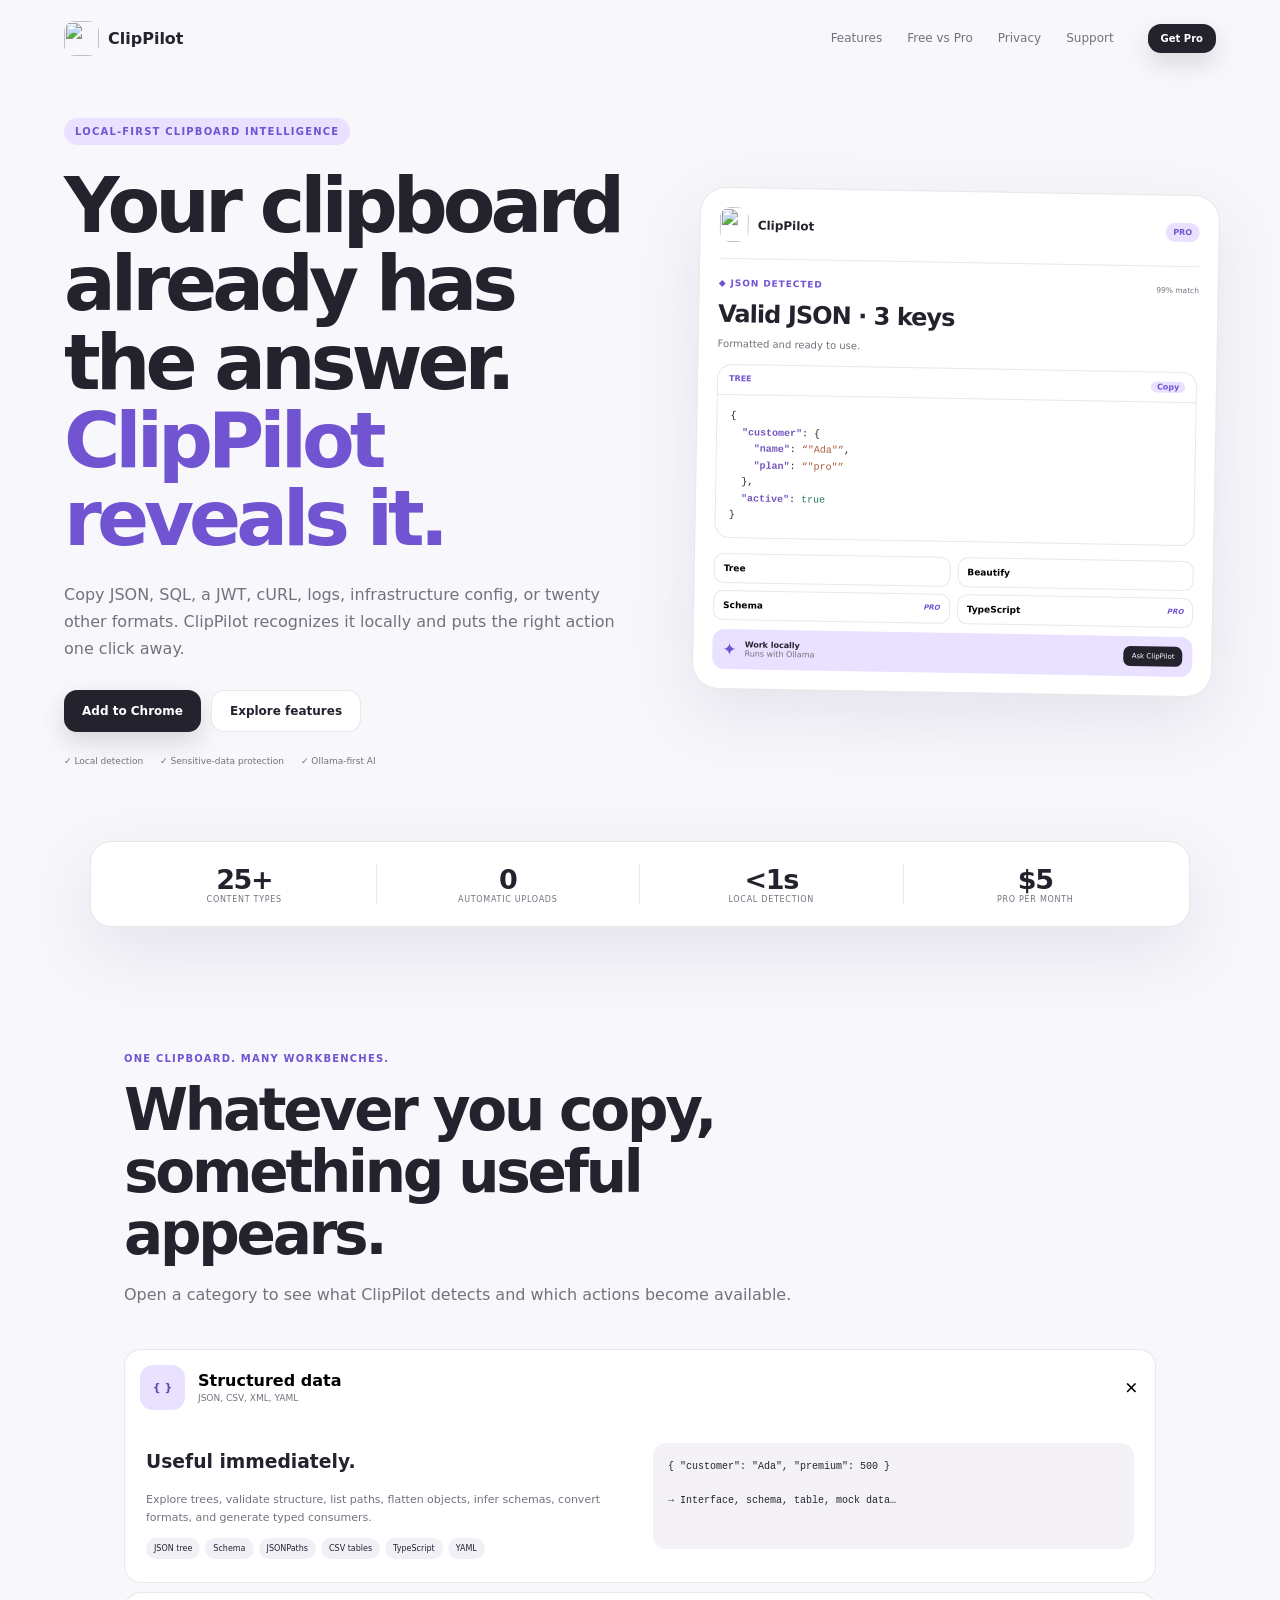
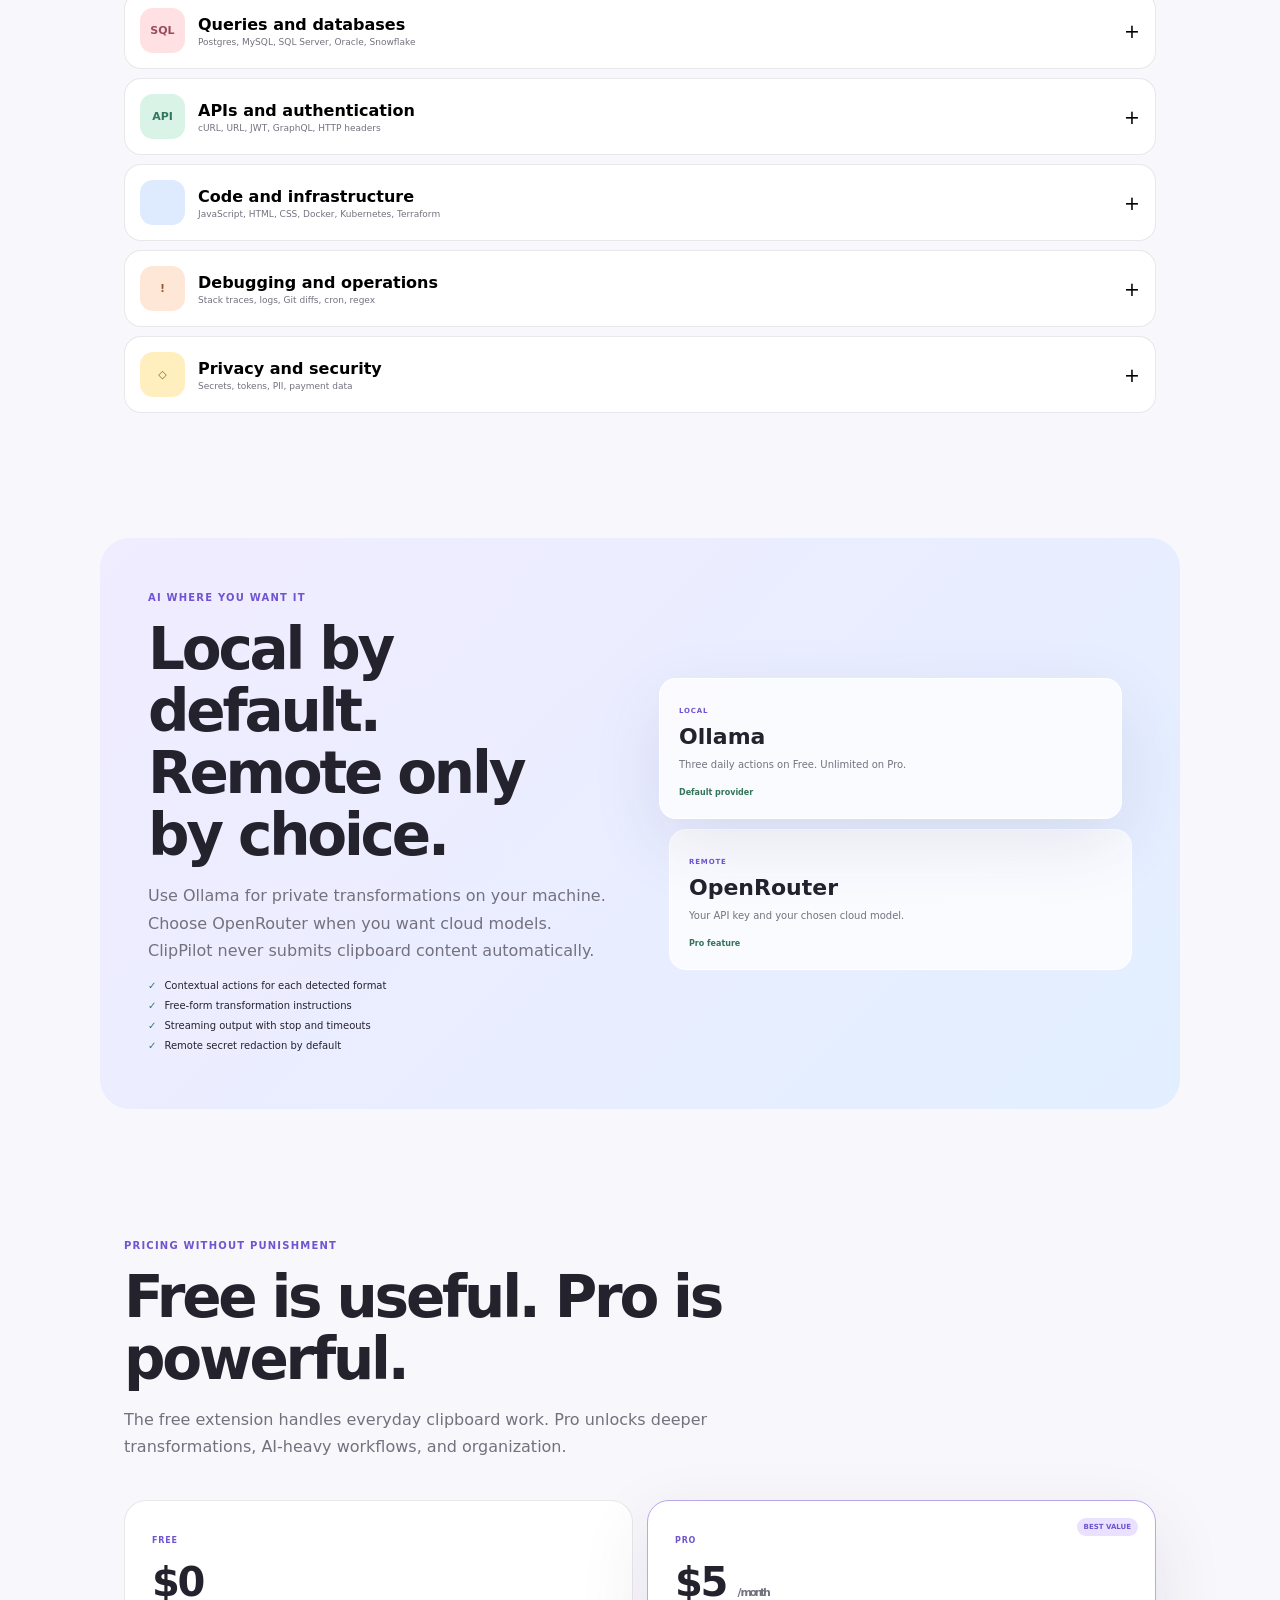
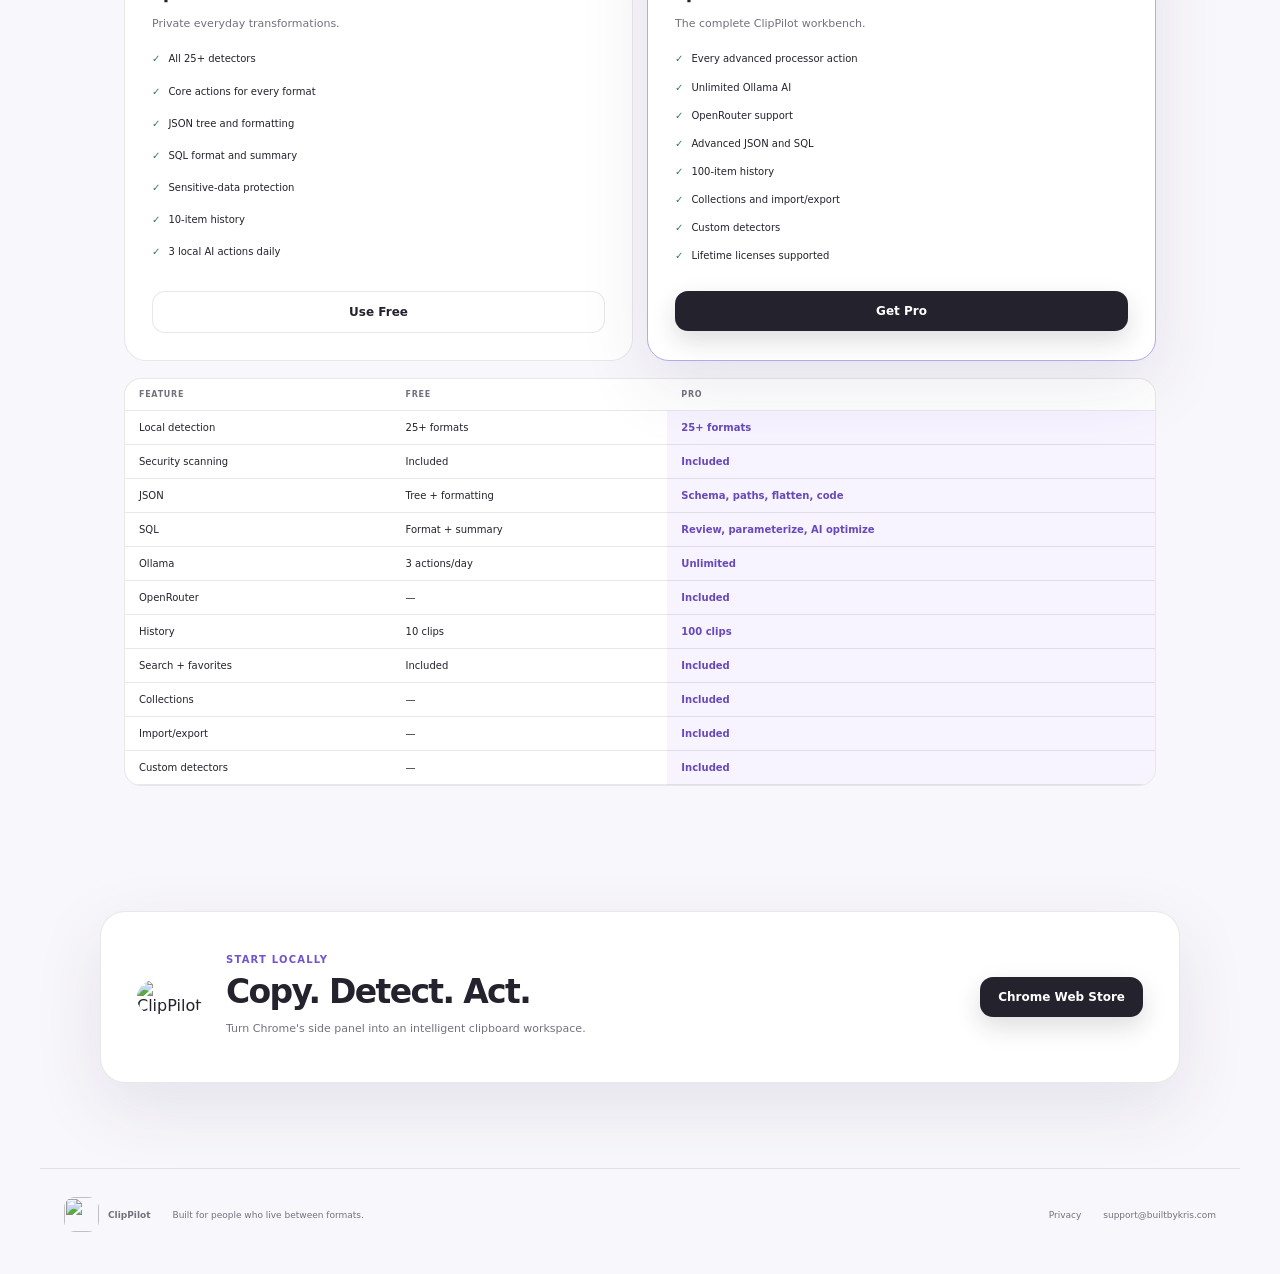
==== index.html @ 3e175edd "Add files via upload" ====
<!doctype html>
<html lang="en">
<head>
  <meta charset="UTF-8"><meta name="viewport" content="width=device-width,initial-scale=1">
  <meta name="description" content="ClipPilot understands structured data, code, logs, and security content directly from your clipboard.">
  <title>ClipPilot — The clipboard that understands</title>
  <link rel="stylesheet" href="styles.css">
</head>
<body>
  <header class="nav"><a class="brand" href="#top"><img src="assets/icon.png" alt=""><b>ClipPilot</b></a><nav><a href="#features">Features</a><a href="#compare">Free vs Pro</a><a href="privacy.html">Privacy</a><a href="mailto:support@builtbykris.com">Support</a></nav><a class="button small checkout-link" href="#">Get Pro</a></header>
  <main id="top">
    <section class="hero"><div><span class="pill">Local-first clipboard intelligence</span><h1>Your clipboard already has the answer. <em>ClipPilot reveals it.</em></h1><p>Copy JSON, SQL, a JWT, cURL, logs, infrastructure config, or twenty other formats. ClipPilot recognizes it locally and puts the right action one click away.</p><div class="hero-actions"><a class="button" href="#install">Add to Chrome</a><a class="button ghost" href="#features">Explore features</a></div><div class="trust"><span>✓ Local detection</span><span>✓ Sensitive-data protection</span><span>✓ Ollama-first AI</span></div></div>
      <div class="demo"><div class="demo-nav"><span class="brand"><img src="assets/icon.png" alt=""><b>ClipPilot</b></span><i>PRO</i></div><div class="detected">◆ JSON DETECTED <small>99% match</small></div><h2>Valid JSON · 3 keys</h2><p>Formatted and ready to use.</p><div class="code"><header>Tree <button>Copy</button></header><pre>{
  <b>"customer"</b>: {
    <b>"name"</b>: <q>"Ada"</q>,
    <b>"plan"</b>: <q>"pro"</q>
  },
  <b>"active"</b>: <u>true</u>
}</pre></div><div class="demo-buttons"><button>Tree</button><button>Beautify</button><button>Schema <i>PRO</i></button><button>TypeScript <i>PRO</i></button></div><div class="local-ai"><span>✦</span><div><b>Work locally</b><small>Runs with Ollama</small></div><button>Ask ClipPilot</button></div></div>
    </section>
    <section class="metrics"><div><b>25+</b><span>content types</span></div><div><b>0</b><span>automatic uploads</span></div><div><b>&lt;1s</b><span>local detection</span></div><div><b>$5</b><span>Pro per month</span></div></section>
    <section class="section" id="features"><div class="heading"><span>One clipboard. Many workbenches.</span><h2>Whatever you copy, something useful appears.</h2><p>Open a category to see what ClipPilot detects and which actions become available.</p></div><div class="accordion" id="featureAccordion"></div></section>
    <section class="ai-showcase"><div><span class="kicker">AI where you want it</span><h2>Local by default. Remote only by choice.</h2><p>Use Ollama for private transformations on your machine. Choose OpenRouter when you want cloud models. ClipPilot never submits clipboard content automatically.</p><ul><li>Contextual actions for each detected format</li><li>Free-form transformation instructions</li><li>Streaming output with stop and timeouts</li><li>Remote secret redaction by default</li></ul></div><div class="providers"><article><span>LOCAL</span><h3>Ollama</h3><p>Three daily actions on Free. Unlimited on Pro.</p><b>Default provider</b></article><article><span>REMOTE</span><h3>OpenRouter</h3><p>Your API key and your chosen cloud model.</p><b>Pro feature</b></article></div></section>
    <section class="section" id="compare"><div class="heading"><span>Pricing without punishment</span><h2>Free is useful. Pro is powerful.</h2><p>The free extension handles everyday clipboard work. Pro unlocks deeper transformations, AI-heavy workflows, and organization.</p></div><div class="plans"><article><span>FREE</span><h3>$0</h3><p>Private everyday transformations.</p><ul><li>All 25+ detectors</li><li>Core actions for every format</li><li>JSON tree and formatting</li><li>SQL format and summary</li><li>Sensitive-data protection</li><li>10-item history</li><li>3 local AI actions daily</li></ul><a class="button ghost" href="#install">Use Free</a></article><article class="featured"><span>PRO</span><i>BEST VALUE</i><h3>$5 <small>/ month</small></h3><p>The complete ClipPilot workbench.</p><ul><li>Every advanced processor action</li><li>Unlimited Ollama AI</li><li>OpenRouter support</li><li>Advanced JSON and SQL</li><li>100-item history</li><li>Collections and import/export</li><li>Custom detectors</li><li>Lifetime licenses supported</li></ul><a class="button checkout-link" href="#">Get Pro</a></article></div><div class="table-wrap"><table><thead><tr><th>Feature</th><th>Free</th><th>Pro</th></tr></thead><tbody id="comparisonRows"></tbody></table></div></section>
    <section class="install" id="install"><img src="assets/icon.png" alt="ClipPilot"><div><span class="kicker">Start locally</span><h2>Copy. Detect. Act.</h2><p>Turn Chrome's side panel into an intelligent clipboard workspace.</p></div><a class="button" href="#">Chrome Web Store</a></section>
  </main>
  <footer><a class="brand" href="#top"><img src="assets/icon.png" alt=""><b>ClipPilot</b></a><p>Built for people who live between formats.</p><a href="privacy.html">Privacy</a><a href="mailto:support@builtbykris.com">support@builtbykris.com</a></footer>
  <script src="product-config.js"></script><script src="script.js"></script>
</body>
</html>
---- styles.css ----
@font-face{font-family:"Plus Jakarta Sans";src:url("assets/plus-jakarta-sans.woff2") format("woff2");font-weight:400 800;font-display:swap}
:root{--ink:#24222d;--muted:#74717e;--paper:#f8f7fb;--white:#fff;--line:rgba(45,39,61,.11);--lav:#e9e1ff;--purple:#7054d1;--rose:#ffe1e3;--mint:#d9f3e7;--sky:#deebff;--peach:#ffe7d7;--yellow:#ffefbf;--shadow:0 24px 70px rgba(63,47,98,.1)}
*{box-sizing:border-box}html{scroll-behavior:smooth}body{margin:0;background:var(--paper);color:var(--ink);font-family:"Plus Jakarta Sans",system-ui,sans-serif}a{color:inherit;text-decoration:none}button{font:inherit}.nav{height:76px;max-width:1200px;margin:auto;padding:0 24px;display:flex;align-items:center;gap:34px}.brand{display:flex;align-items:center;gap:9px}.brand img{width:35px;height:35px;border-radius:11px}.nav nav{display:flex;gap:25px;margin-left:auto;color:var(--muted);font-size:12px}.button{display:inline-flex;justify-content:center;align-items:center;border:0;border-radius:13px;background:var(--ink);color:white;padding:13px 18px;font-weight:800;font-size:12px;box-shadow:0 10px 25px rgba(36,34,45,.15);transition:.18s}.button:hover{transform:translateY(-2px)}.button.ghost{background:var(--white);color:var(--ink);border:1px solid var(--line);box-shadow:none}.button.small{padding:9px 13px;font-size:10px}.hero{max-width:1200px;margin:42px auto 75px;padding:0 24px;display:grid;grid-template-columns:1.04fr .96fr;gap:68px;align-items:center}.pill,.kicker,.heading>span{display:inline-block;color:var(--purple);font-size:10px;font-weight:800;text-transform:uppercase;letter-spacing:.12em}.pill{background:var(--lav);border-radius:999px;padding:8px 11px}.hero h1{font-size:clamp(45px,6vw,77px);line-height:1.02;letter-spacing:-.065em;margin:22px 0}.hero h1 em{font-style:normal;color:var(--purple)}.hero>div:first-child>p,.heading p,.ai-showcase>div>p{color:var(--muted);font-size:16px;line-height:1.7}.hero-actions{display:flex;gap:10px;margin:28px 0 24px}.trust{display:flex;gap:17px;flex-wrap:wrap;color:var(--muted);font-size:9px}.demo{background:rgba(255,255,255,.9);border:1px solid var(--line);border-radius:26px;padding:19px;box-shadow:var(--shadow);transform:rotate(1deg)}.demo-nav{display:flex;justify-content:space-between;align-items:center;padding-bottom:16px;border-bottom:1px solid var(--line)}.demo-nav .brand{font-size:12px}.demo-nav .brand img{width:29px}.demo-nav>i{font-style:normal;background:var(--lav);color:var(--purple);padding:5px 8px;border-radius:999px;font-size:8px;font-weight:800}.detected{color:var(--purple);font-size:9px;font-weight:800;letter-spacing:.1em;margin-top:19px}.detected small{float:right;color:var(--muted);font-weight:500;letter-spacing:0}.demo h2{font-size:24px;letter-spacing:-.04em;margin:12px 0 4px}.demo>p{color:var(--muted);font-size:10px}.code{border:1px solid var(--line);border-radius:15px;overflow:hidden;margin:15px 0}.code header{padding:9px 11px;border-bottom:1px solid var(--line);display:flex;justify-content:space-between;color:var(--purple);font-size:8px;font-weight:800;text-transform:uppercase}.code header button{border:0;background:var(--lav);color:var(--purple);border-radius:6px}.code pre{margin:0;padding:13px;font:10px/1.65 Consolas,monospace}.code b{color:#7456bd}.code q{color:#a95b38}.code u{color:#2b7a5f;text-decoration:none}.demo-buttons{display:grid;grid-template-columns:1fr 1fr;gap:7px}.demo-buttons button{border:1px solid var(--line);background:#fff;border-radius:10px;padding:9px;text-align:left;font-size:9px;font-weight:700}.demo-buttons i{float:right;color:var(--purple);font-size:7px}.local-ai{display:flex;align-items:center;gap:8px;background:var(--lav);border-radius:12px;padding:10px;margin-top:9px}.local-ai>span{font-size:17px;color:var(--purple)}.local-ai div{flex:1}.local-ai b,.local-ai small{display:block;font-size:8px}.local-ai small{color:var(--muted)}.local-ai button{border:0;background:var(--ink);color:white;border-radius:7px;padding:6px 8px;font-size:7px}.metrics{max-width:1100px;margin:0 auto 120px;padding:22px;display:grid;grid-template-columns:repeat(4,1fr);background:#fff;border:1px solid var(--line);border-radius:21px;box-shadow:var(--shadow)}.metrics div{text-align:center;border-right:1px solid var(--line)}.metrics div:last-child{border:0}.metrics b,.metrics span{display:block}.metrics b{font-size:27px;letter-spacing:-.05em}.metrics span{color:var(--muted);font-size:8px;text-transform:uppercase;letter-spacing:.09em}.section{max-width:1080px;margin:0 auto 125px;padding:0 24px}.heading{max-width:680px;margin-bottom:40px}.heading h2,.ai-showcase h2{font-size:clamp(38px,5vw,58px);line-height:1.07;letter-spacing:-.055em;margin:13px 0}.accordion{display:grid;gap:9px}.feature{background:#fff;border:1px solid var(--line);border-radius:17px;overflow:hidden}.feature>button{width:100%;border:0;background:transparent;padding:15px;display:flex;align-items:center;gap:13px;text-align:left;cursor:pointer}.feature-icon{display:grid;place-items:center;width:45px;height:45px;border-radius:13px;font-size:11px;font-weight:800}.lav{background:var(--lav);color:#6446b6}.rose{background:var(--rose);color:#984b61}.mint{background:var(--mint);color:#31765d}.sky{background:var(--sky);color:#3a6691}.peach{background:var(--peach);color:#915a38}.yellow{background:var(--yellow);color:#876620}.feature>button>span:nth-child(2){flex:1}.feature button b,.feature button small{display:block}.feature button small{color:var(--muted);font-size:9px;margin-top:3px}.feature button>i{font-style:normal;font-size:19px;transition:.2s}.feature.open button>i{transform:rotate(45deg)}.panel{display:grid;grid-template-columns:1fr 1fr;gap:26px;max-height:0;opacity:0;overflow:hidden;padding:0 21px;transition:.28s ease}.feature.open .panel{max-height:450px;opacity:1;padding:8px 21px 23px}.panel p{color:var(--muted);font-size:11px;line-height:1.65}.panel pre{background:#f4f2f7;border-radius:13px;padding:15px;white-space:pre-wrap;font:10px/1.7 Consolas,monospace}.chips{display:flex;flex-wrap:wrap;gap:5px}.chips span{background:#f2f0f6;border-radius:999px;padding:6px 8px;font-size:8px}.ai-showcase{max-width:1080px;margin:0 auto 125px;padding:48px;display:grid;grid-template-columns:1fr 1fr;gap:58px;align-items:center;background:linear-gradient(135deg,#f1ecff,#e2efff);border-radius:30px}.ai-showcase ul{list-style:none;padding:0;display:grid;gap:9px;font-size:10px}.ai-showcase li:before{content:"✓";color:#33795f;font-weight:800;margin-right:8px}.providers{display:grid;gap:10px}.providers article{background:rgba(255,255,255,.78);border:1px solid rgba(255,255,255,.8);border-radius:17px;padding:19px}.providers article:first-child{box-shadow:var(--shadow);transform:translateX(-10px)}.providers span{color:var(--purple);font-size:7px;font-weight:800;letter-spacing:.12em}.providers h3{font-size:22px;margin:7px 0}.providers p{color:var(--muted);font-size:10px}.providers b{color:#33745b;font-size:8px}.plans{display:grid;grid-template-columns:1fr 1fr;gap:14px}.plans article{position:relative;background:#fff;border:1px solid var(--line);border-radius:22px;padding:27px}.plans .featured{border-color:#b9a7ee;box-shadow:var(--shadow)}.plans article>span{color:var(--purple);font-size:8px;font-weight:800;letter-spacing:.1em}.plans article>i{position:absolute;right:17px;top:17px;background:var(--lav);color:var(--purple);border-radius:999px;padding:5px 7px;font-size:7px;font-weight:800;font-style:normal}.plans h3{font-size:40px;letter-spacing:-.06em;margin:12px 0}.plans h3 small{font-size:11px;color:var(--muted)}.plans p{color:var(--muted);font-size:11px}.plans ul{list-style:none;padding:12px 0;display:grid;gap:9px;min-height:240px;font-size:10px}.plans li:before{content:"✓";color:#33795f;font-weight:800;margin-right:8px}.plans .button{width:100%}.table-wrap{margin-top:17px;background:#fff;border:1px solid var(--line);border-radius:17px;overflow:auto}.table-wrap table{width:100%;border-collapse:collapse;font-size:10px}.table-wrap th,.table-wrap td{padding:11px 14px;border-bottom:1px solid var(--line);text-align:left}.table-wrap th{color:var(--muted);font-size:8px;text-transform:uppercase;letter-spacing:.09em}.table-wrap td:last-child{background:#f7f3ff;color:#6749b9;font-weight:700}.install{max-width:1080px;margin:0 auto 85px;padding:36px;display:grid;grid-template-columns:auto 1fr auto;align-items:center;gap:23px;background:#fff;border:1px solid var(--line);border-radius:25px;box-shadow:var(--shadow)}.install img{width:66px;border-radius:19px}.install h2{font-size:33px;letter-spacing:-.05em;margin:5px 0}.install p{color:var(--muted);font-size:11px}footer{max-width:1200px;margin:auto;padding:28px 24px 42px;border-top:1px solid var(--line);display:flex;align-items:center;gap:22px;color:var(--muted);font-size:9px}footer p{margin-right:auto}.legal{max-width:760px;margin:58px auto 95px;padding:0 24px}.legal h1{font-size:clamp(42px,7vw,69px);letter-spacing:-.06em;line-height:1.05}.legal>p{color:var(--muted)}.legal section{padding:22px 0;border-top:1px solid var(--line)}.legal section p{color:var(--muted);line-height:1.8;font-size:12px}.legal section a{color:var(--purple);font-weight:700}
@media(max-width:840px){.nav nav{display:none}.hero{grid-template-columns:1fr}.demo{max-width:580px}.metrics{grid-template-columns:1fr 1fr}.metrics div:nth-child(2){border-right:0}.metrics div{padding:12px}.ai-showcase{grid-template-columns:1fr;padding:29px}.plans{grid-template-columns:1fr}.install{grid-template-columns:auto 1fr}.install>.button{grid-column:1/-1}.panel{grid-template-columns:1fr}.feature.open .panel{max-height:690px}}
@media(max-width:520px){.nav{padding:0 16px}.hero{padding:0 16px;margin-top:18px}.hero h1{font-size:42px}.hero-actions{flex-direction:column}.metrics,.ai-showcase,.install{margin-left:16px;margin-right:16px}.section{padding:0 16px}.trust{display:grid}.install{padding:23px}footer{align-items:flex-start;flex-wrap:wrap}footer p{width:100%;order:4}.panel pre{font-size:8px}}
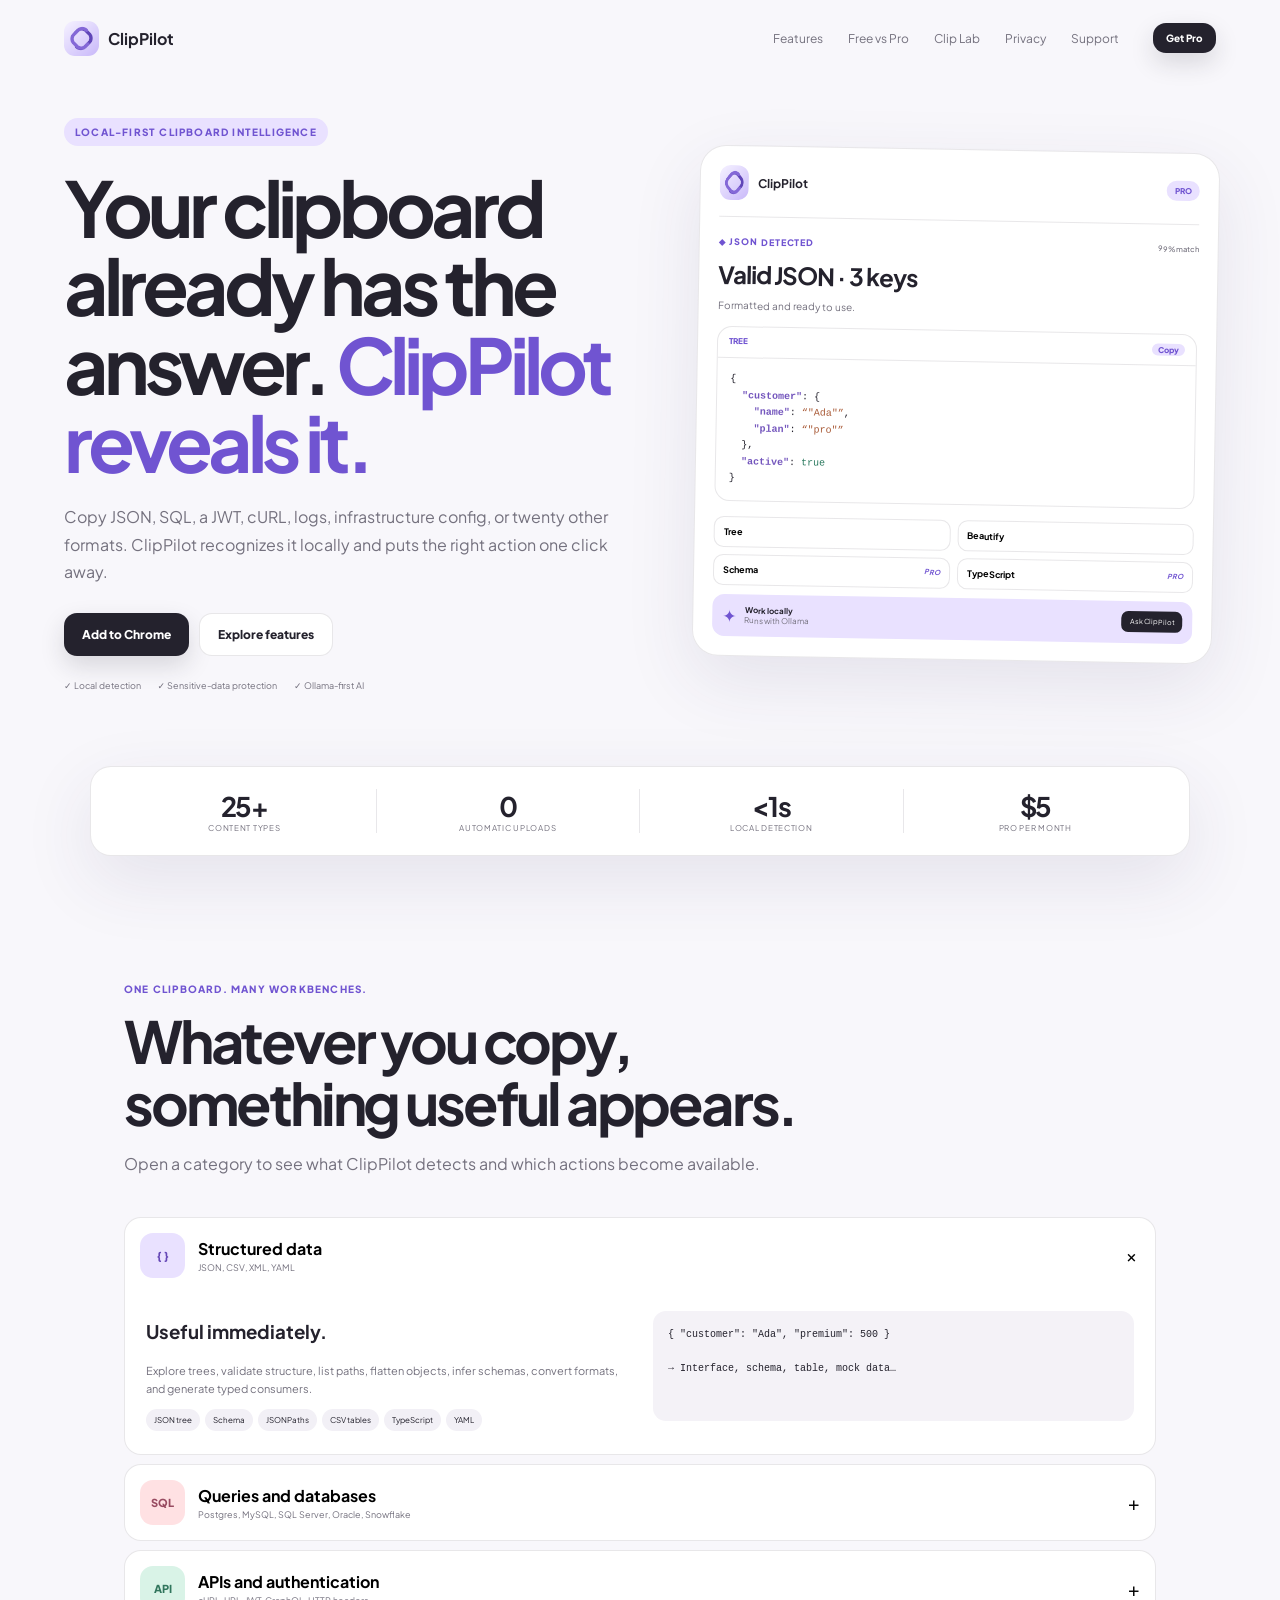
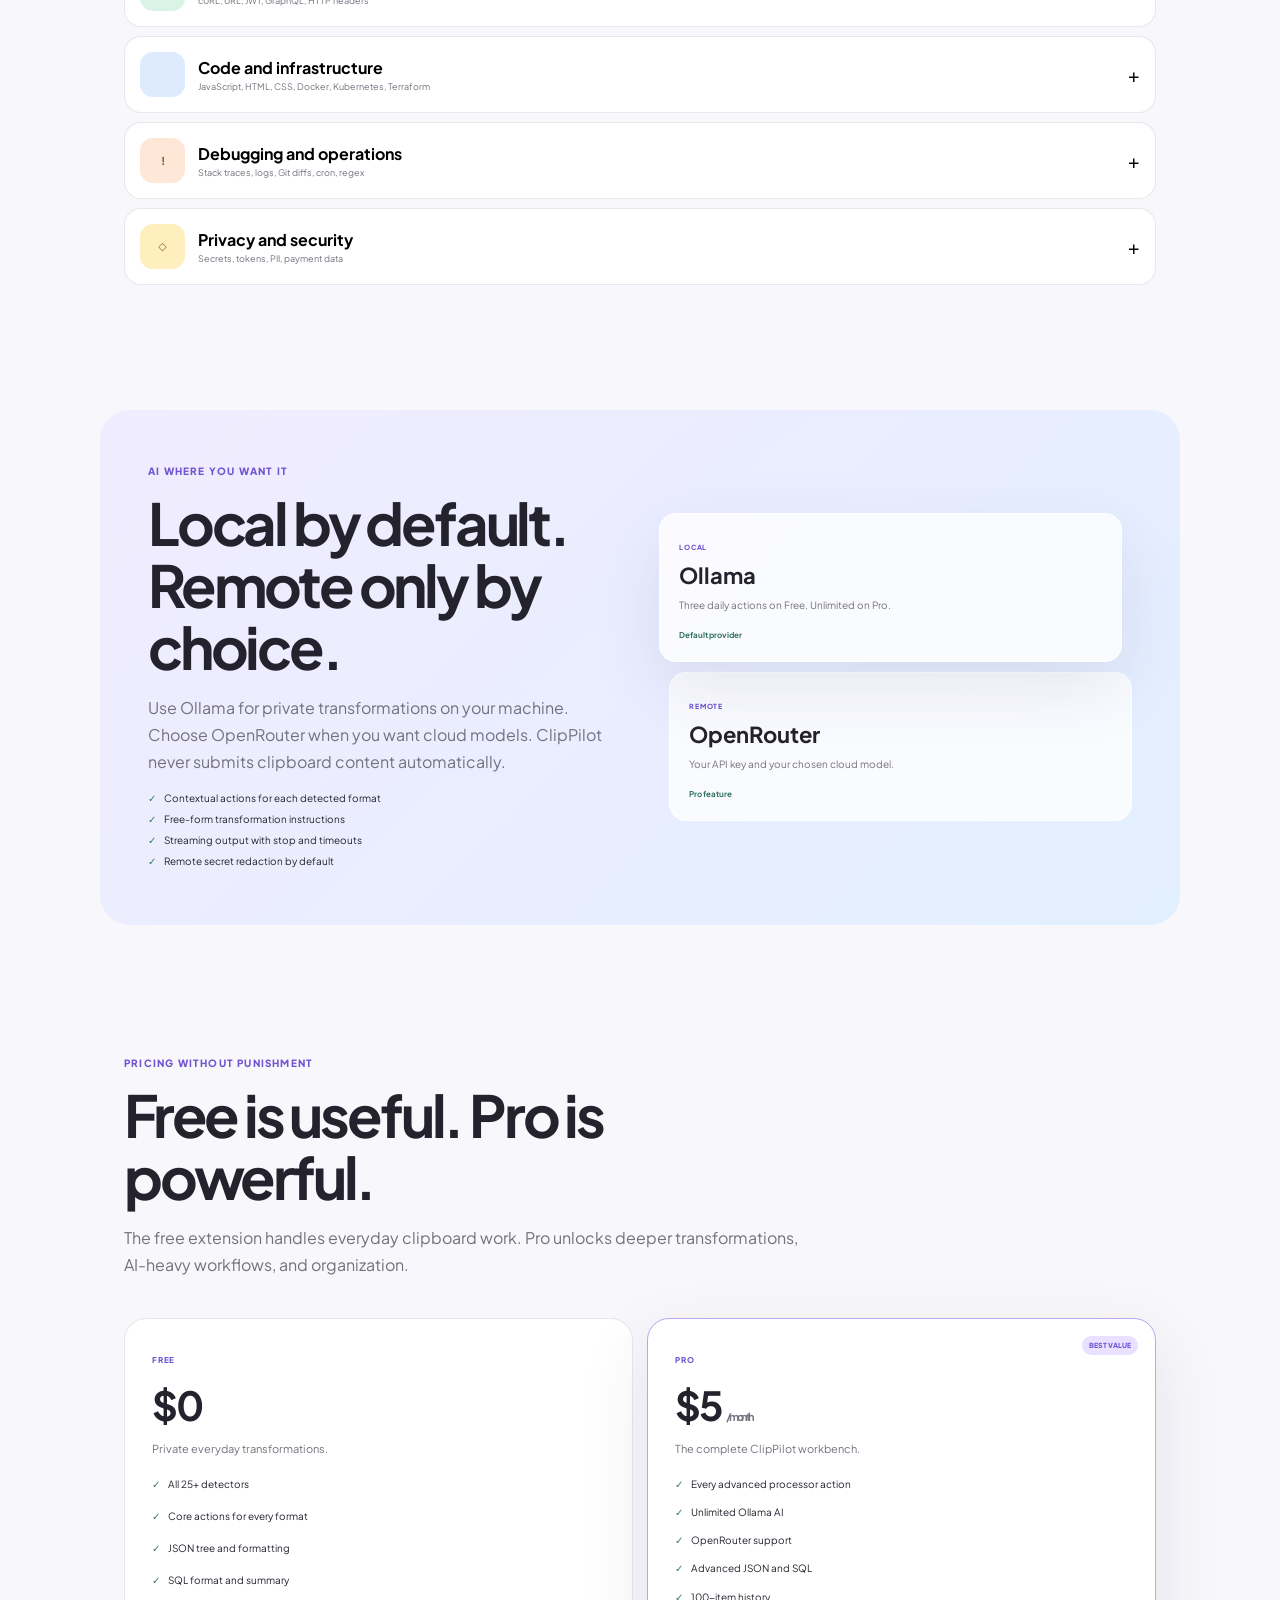
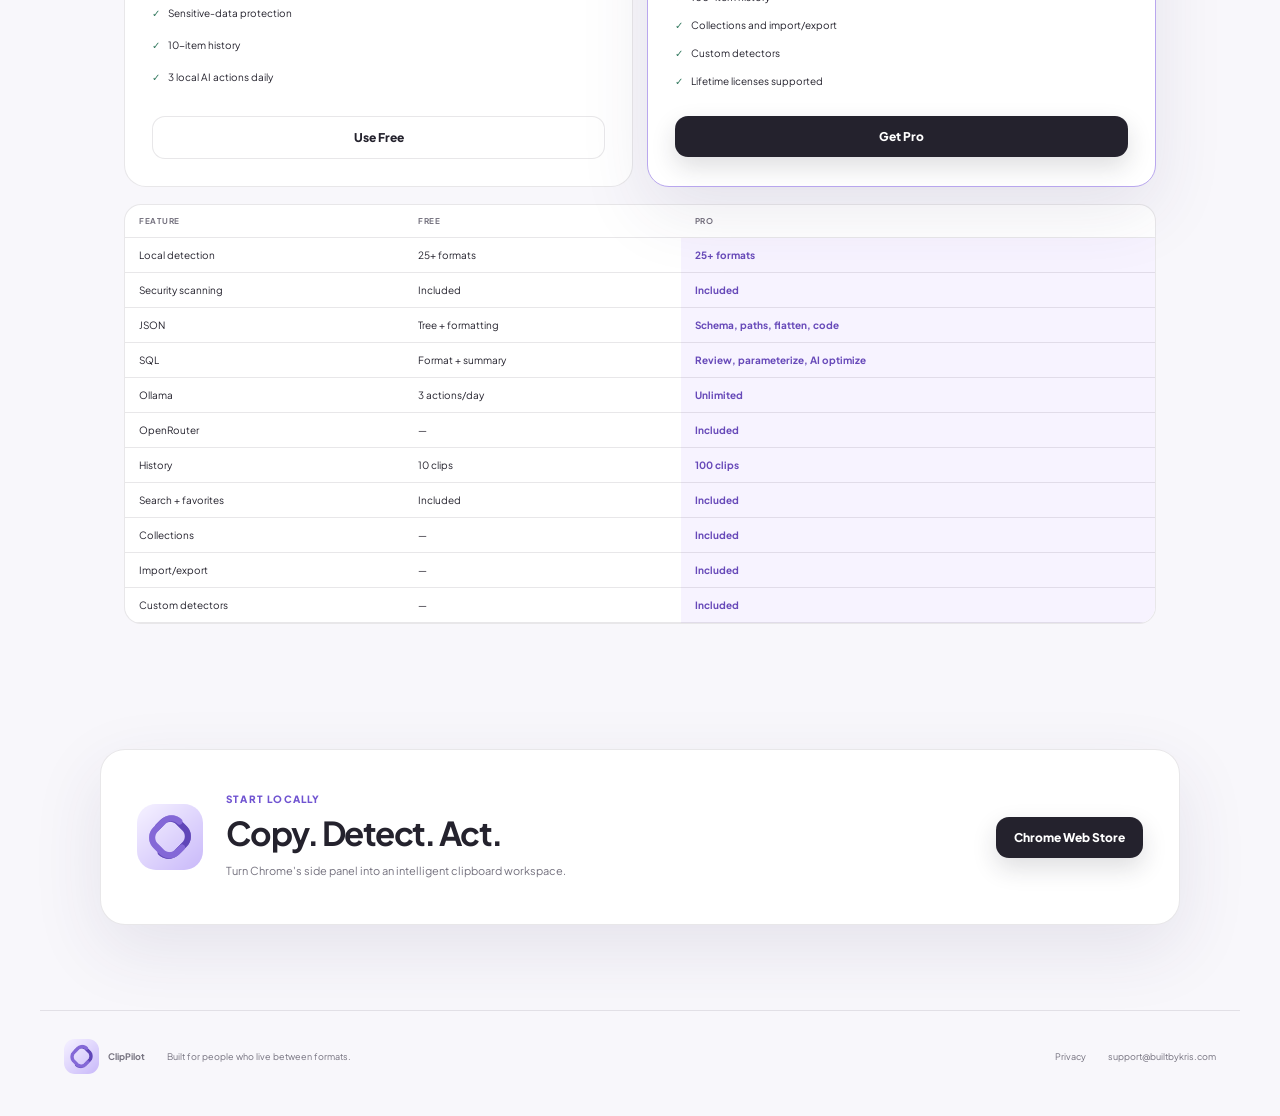
==== commit 7b091587: "Update index.html" ====
--- a/index.html
+++ b/index.html
@@ -7,7 +7,7 @@
   <link rel="stylesheet" href="styles.css">
 </head>
 <body>
-  <header class="nav"><a class="brand" href="#top"><img src="assets/icon.png" alt=""><b>ClipPilot</b></a><nav><a href="#features">Features</a><a href="#compare">Free vs Pro</a><a href="privacy.html">Privacy</a><a href="mailto:support@builtbykris.com">Support</a></nav><a class="button small checkout-link" href="#">Get Pro</a></header>
+<header class="nav"><a class="brand" href="#top"><img src="assets/icon.png" alt=""><b>ClipPilot</b></a><nav><a href="#features">Features</a><a href="#compare">Free vs Pro</a><a href="clip-lab.html">Clip Lab</a><a href="privacy.html">Privacy</a><a href="mailto:support@builtbykris.com">Support</a></nav><a class="button small checkout-link" href="#">Get Pro</a></header>
   <main id="top">
     <section class="hero"><div><span class="pill">Local-first clipboard intelligence</span><h1>Your clipboard already has the answer. <em>ClipPilot reveals it.</em></h1><p>Copy JSON, SQL, a JWT, cURL, logs, infrastructure config, or twenty other formats. ClipPilot recognizes it locally and puts the right action one click away.</p><div class="hero-actions"><a class="button" href="#install">Add to Chrome</a><a class="button ghost" href="#features">Explore features</a></div><div class="trust"><span>✓ Local detection</span><span>✓ Sensitive-data protection</span><span>✓ Ollama-first AI</span></div></div>
       <div class="demo"><div class="demo-nav"><span class="brand"><img src="assets/icon.png" alt=""><b>ClipPilot</b></span><i>PRO</i></div><div class="detected">◆ JSON DETECTED <small>99% match</small></div><h2>Valid JSON · 3 keys</h2><p>Formatted and ready to use.</p><div class="code"><header>Tree <button>Copy</button></header><pre>{
